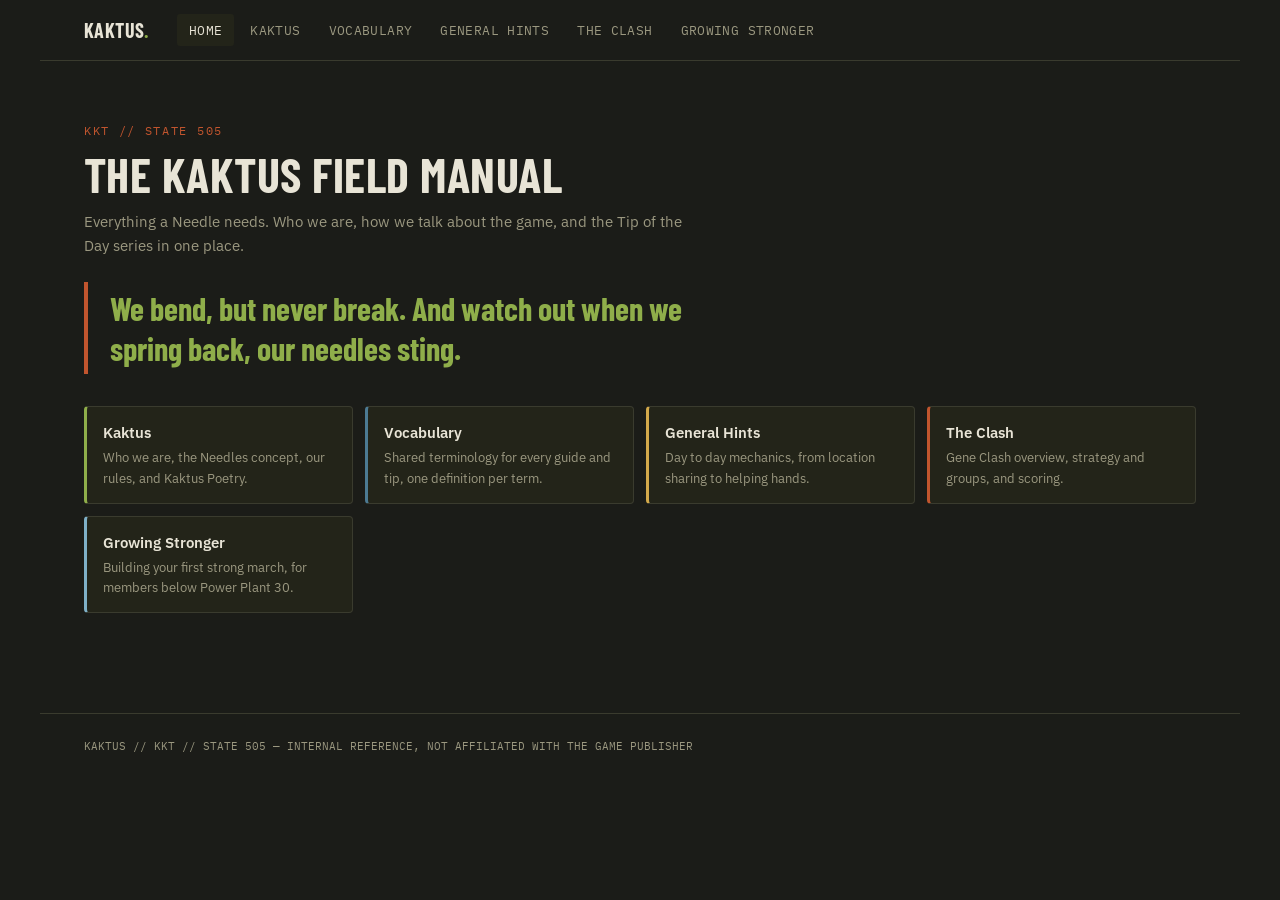
==== index.html @ 068966c0 "Add files via upload" ====
<!DOCTYPE html>
<html lang="en">
<head>
<meta charset="UTF-8">
<meta name="viewport" content="width=device-width, initial-scale=1.0">
<title>Kaktus // KKT State 505</title>
<link rel="preconnect" href="https://fonts.googleapis.com">
<link href="https://fonts.googleapis.com/css2?family=Barlow+Condensed:wght@600;700&family=IBM+Plex+Sans:wght@400;500;600&family=IBM+Plex+Mono:wght@500;600&display=swap" rel="stylesheet">
<link rel="stylesheet" href="style.css">
</head>
<body>

<div class="topnav">
  <div class="brand">KAKTUS<span>.</span></div>
  <a href="index.html" class="active">Home</a>
  <a href="kaktus.html">Kaktus</a>
  <a href="vocabulary.html">Vocabulary</a>
  <a href="general.html">General Hints</a>
  <a href="clash.html">The Clash</a>
  <a href="stronger.html">Growing Stronger</a>
</div>

<main style="max-width:1200px;margin:0 auto;padding:60px 44px 100px;">
  <div class="hero-eyebrow">KKT // State 505</div>
  <h1 class="hero-title">The Kaktus Field Manual</h1>
  <p class="hero-desc">Everything a Needle needs. Who we are, how we talk about the game, and the Tip of the Day series in one place.</p>

  <div class="pullquote">We bend, but never break. And watch out when we spring back, our needles sting.</div>

  <div class="card-grid" style="margin-top:32px;">
    <a href="kaktus.html" style="text-decoration:none;">
      <div class="card">
        <div class="card-term">Kaktus</div>
        <div class="card-def">Who we are, the Needles concept, our rules, and Kaktus Poetry.</div>
      </div>
    </a>
    <a href="vocabulary.html" style="text-decoration:none;">
      <div class="card tag-blue">
        <div class="card-term">Vocabulary</div>
        <div class="card-def">Shared terminology for every guide and tip, one definition per term.</div>
      </div>
    </a>
    <a href="general.html" style="text-decoration:none;">
      <div class="card tag-yellow">
        <div class="card-term">General Hints</div>
        <div class="card-def">Day to day mechanics, from location sharing to helping hands.</div>
      </div>
    </a>
    <a href="clash.html" style="text-decoration:none;">
      <div class="card tag-rust">
        <div class="card-term">The Clash</div>
        <div class="card-def">Gene Clash overview, strategy and groups, and scoring.</div>
      </div>
    </a>
    <a href="stronger.html" style="text-decoration:none;">
      <div class="card tag-lightblue">
        <div class="card-term">Growing Stronger</div>
        <div class="card-def">Building your first strong march, for members below Power Plant 30.</div>
      </div>
    </a>
  </div>
</main>

<footer>
  KAKTUS // KKT // STATE 505 — INTERNAL REFERENCE, NOT AFFILIATED WITH THE GAME PUBLISHER
</footer>

</body>
</html>
---- style.css ----
:root {
  --bg: #1B1C18;
  --surface: #232419;
  --surface-raised: #2B2C20;
  --border: #3A3B2E;
  --text: #E8E4D6;
  --text-muted: #9B9880;
  --green: #8FAE4A;
  --rust: #C1552E;
  --blue: #4C7A93;
  --lightblue: #7FB0C7;
  --yellow: #D3A94B;
  --font-display: 'Barlow Condensed', sans-serif;
  --font-body: 'IBM Plex Sans', sans-serif;
  --font-mono: 'IBM Plex Mono', monospace;
}

* { box-sizing: border-box; }
html { scroll-behavior: smooth; }

body {
  margin: 0;
  background: var(--bg);
  color: var(--text);
  font-family: var(--font-body);
  line-height: 1.6;
}

a { color: inherit; }

/* Top nav */
.topnav {
  display: flex;
  align-items: center;
  gap: 4px;
  padding: 14px 44px;
  border-bottom: 1px solid var(--border);
  max-width: 1200px;
  margin: 0 auto;
  flex-wrap: wrap;
}

.topnav .brand {
  font-family: var(--font-display);
  font-weight: 700;
  text-transform: uppercase;
  font-size: 20px;
  letter-spacing: 0.02em;
  margin-right: 24px;
}

.topnav .brand span { color: var(--green); }

.topnav a {
  font-family: var(--font-mono);
  font-size: 12.5px;
  text-decoration: none;
  color: var(--text-muted);
  padding: 6px 12px;
  border-radius: 3px;
  letter-spacing: 0.03em;
  text-transform: uppercase;
}

.topnav a:hover, .topnav a.active {
  color: var(--text);
  background: var(--surface);
}

/* Layout */
.shell {
  display: grid;
  grid-template-columns: 240px 1fr;
  max-width: 1200px;
  margin: 0 auto;
}

@media (max-width: 860px) { .shell { grid-template-columns: 1fr; } }

.sidebar {
  position: sticky;
  top: 0;
  align-self: start;
  height: calc(100vh - 57px);
  overflow-y: auto;
  padding: 28px 20px;
  border-right: 1px solid var(--border);
}

@media (max-width: 860px) {
  .sidebar { position: static; height: auto; border-right: none; border-bottom: 1px solid var(--border); }
}

.sidebar-label {
  font-family: var(--font-mono);
  font-size: 11px;
  letter-spacing: 0.12em;
  color: var(--green);
  text-transform: uppercase;
  margin-bottom: 14px;
}

nav.toc { display: flex; flex-direction: column; gap: 2px; }

nav.toc a {
  display: block;
  text-decoration: none;
  color: var(--text-muted);
  font-size: 13.5px;
  padding: 7px 10px;
  border-radius: 3px;
  border-left: 2px solid transparent;
}

nav.toc a:hover {
  color: var(--text);
  background: var(--surface);
  border-left-color: var(--green);
}

nav.toc .toc-tag {
  font-family: var(--font-mono);
  font-size: 10px;
  color: var(--text-muted);
  opacity: 0.7;
  margin-right: 6px;
}

main { padding: 40px 44px 100px; min-width: 0; }
@media (max-width: 600px) { main { padding: 28px 20px 80px; } }

.hero { padding-bottom: 32px; margin-bottom: 40px; border-bottom: 1px solid var(--border); }

.hero-eyebrow {
  font-family: var(--font-mono);
  font-size: 12px;
  letter-spacing: 0.14em;
  text-transform: uppercase;
  color: var(--rust);
  margin-bottom: 10px;
}

h1.hero-title {
  font-family: var(--font-display);
  font-weight: 700;
  text-transform: uppercase;
  font-size: clamp(30px, 5.5vw, 48px);
  letter-spacing: 0.01em;
  margin: 0 0 12px;
  line-height: 1;
}

.hero-desc { color: var(--text-muted); font-size: 15px; max-width: 600px; margin: 0; }

section.entry { margin-bottom: 52px; scroll-margin-top: 24px; }

.entry-head { display: flex; align-items: baseline; gap: 14px; margin-bottom: 10px; }

.entry-code {
  font-family: var(--font-mono);
  font-size: 12px;
  color: var(--bg);
  background: var(--green);
  padding: 2px 8px;
  border-radius: 2px;
  font-weight: 600;
}

h2.entry-title {
  font-family: var(--font-display);
  font-weight: 700;
  text-transform: uppercase;
  font-size: 24px;
  margin: 0;
}

.entry-note { color: var(--text-muted); font-size: 13.5px; margin: 0 0 16px; }

.badge {
  font-family: var(--font-mono);
  font-size: 10px;
  letter-spacing: 0.06em;
  text-transform: uppercase;
  padding: 2px 8px;
  border-radius: 10px;
  border: 1px solid var(--border);
  color: var(--text-muted);
}

.badge.final { color: var(--green); border-color: var(--green); }
.badge.pending { color: var(--text-muted); }
.badge.awaiting { color: var(--yellow); border-color: var(--yellow); }

.card-grid { display: grid; grid-template-columns: repeat(auto-fill, minmax(230px, 1fr)); gap: 12px; }

.card {
  background: var(--surface);
  border: 1px solid var(--border);
  border-left: 3px solid var(--green);
  border-radius: 4px;
  padding: 14px 16px;
}

.card.tag-blue { border-left-color: var(--blue); }
.card.tag-lightblue { border-left-color: var(--lightblue); }
.card.tag-yellow { border-left-color: var(--yellow); }
.card.tag-rust { border-left-color: var(--rust); }

.card-term { font-weight: 600; font-size: 14.5px; margin-bottom: 4px; }
.card-def { color: var(--text-muted); font-size: 13px; line-height: 1.55; }
.card-def strong { color: var(--text); font-weight: 500; }

.datatable { width: 100%; border-collapse: collapse; font-size: 13.5px; margin-top: 6px; }
.datatable th, .datatable td { text-align: left; padding: 9px 12px; border-bottom: 1px solid var(--border); }
.datatable th {
  font-family: var(--font-mono);
  font-size: 11px;
  letter-spacing: 0.06em;
  text-transform: uppercase;
  color: var(--text-muted);
  font-weight: 500;
}
.datatable td.num { font-family: var(--font-mono); color: var(--green); }

.rule-list { list-style: none; margin: 0; padding: 0; display: flex; flex-direction: column; gap: 10px; }
.rule-list li { padding-left: 18px; position: relative; font-size: 14px; color: var(--text-muted); }
.rule-list li::before { content: "—"; position: absolute; left: 0; color: var(--green); }
.rule-list strong { color: var(--text); font-weight: 500; }

.callout {
  background: var(--surface-raised);
  border: 1px dashed var(--rust);
  border-radius: 4px;
  padding: 16px 18px;
  font-size: 13.5px;
  color: var(--text-muted);
}
.callout.soft { border-style: solid; border-color: var(--border); }
.callout-label {
  font-family: var(--font-mono);
  font-size: 11px;
  letter-spacing: 0.08em;
  text-transform: uppercase;
  color: var(--rust);
  margin-bottom: 8px;
  display: block;
}
.callout.soft .callout-label { color: var(--text-muted); }

.prose p { color: var(--text); font-size: 14.5px; margin: 0 0 12px; max-width: 680px; }
.prose p.muted { color: var(--text-muted); }

.pullquote {
  font-family: var(--font-display);
  font-weight: 700;
  font-size: clamp(22px, 3.5vw, 32px);
  line-height: 1.25;
  color: var(--green);
  border-left: 4px solid var(--rust);
  padding: 6px 0 6px 22px;
  margin: 24px 0 32px;
  text-transform: none;
  max-width: 640px;
}

.numlist { counter-reset: rule; list-style: none; margin: 0; padding: 0; display: flex; flex-direction: column; gap: 12px; }
.numlist li {
  counter-increment: rule;
  padding-left: 34px;
  position: relative;
  font-size: 14.5px;
  color: var(--text);
}
.numlist li::before {
  content: "0" counter(rule);
  position: absolute;
  left: 0;
  font-family: var(--font-mono);
  font-size: 12px;
  color: var(--rust);
  font-weight: 600;
}

footer {
  max-width: 1200px;
  margin: 0 auto;
  padding: 24px 44px 40px;
  font-family: var(--font-mono);
  font-size: 11px;
  color: var(--text-muted);
  border-top: 1px solid var(--border);
}
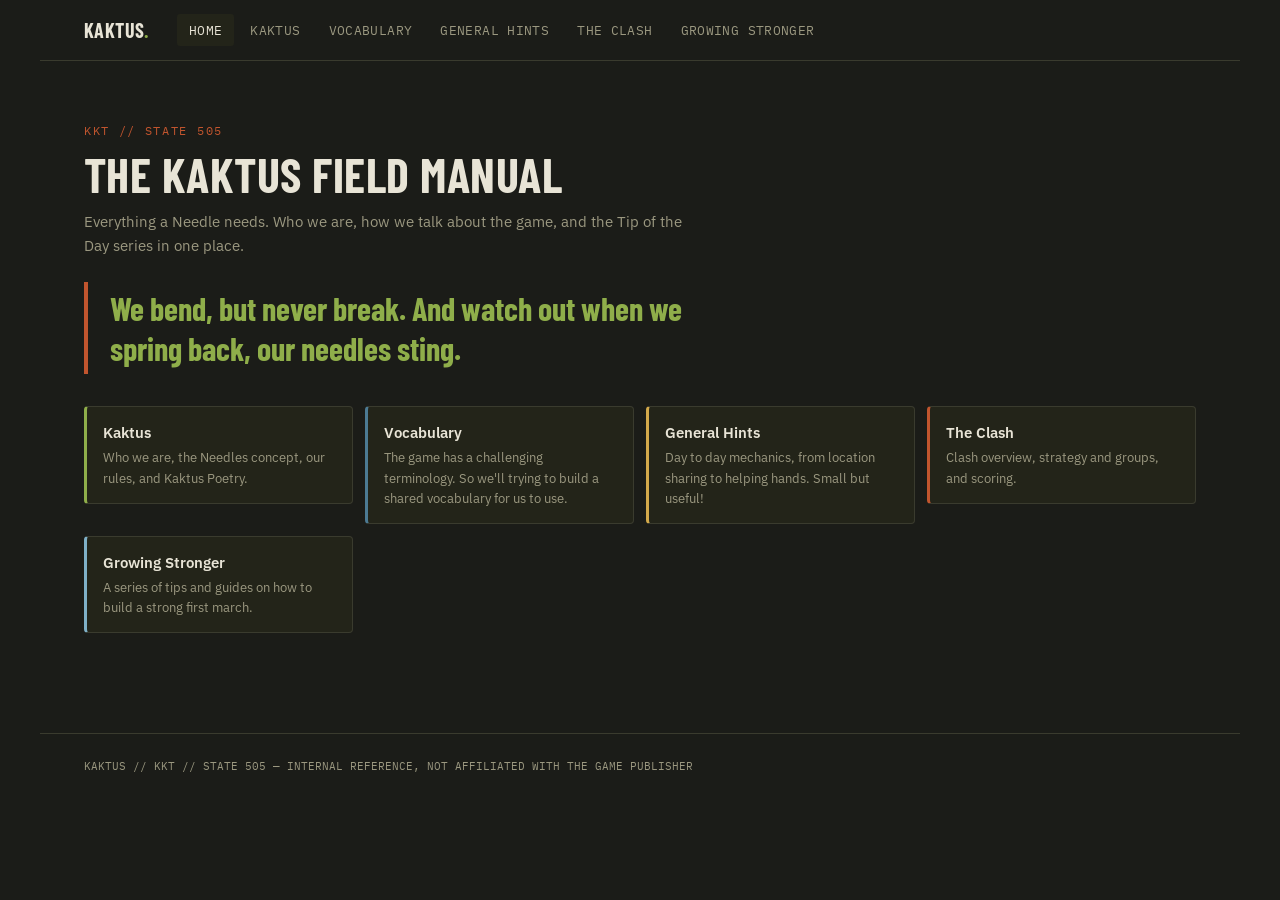
==== commit d1c35ce1: "Update index.html" ====
--- a/index.html
+++ b/index.html
@@ -3,6 +3,7 @@
 <head>
 <meta charset="UTF-8">
 <meta name="viewport" content="width=device-width, initial-scale=1.0">
+<meta name="robots" content="noindex, nofollow">
 <title>Kaktus // KKT State 505</title>
 <link rel="preconnect" href="https://fonts.googleapis.com">
 <link href="https://fonts.googleapis.com/css2?family=Barlow+Condensed:wght@600;700&family=IBM+Plex+Sans:wght@400;500;600&family=IBM+Plex+Mono:wght@500;600&display=swap" rel="stylesheet">
@@ -37,25 +38,25 @@
     <a href="vocabulary.html" style="text-decoration:none;">
       <div class="card tag-blue">
         <div class="card-term">Vocabulary</div>
-        <div class="card-def">Shared terminology for every guide and tip, one definition per term.</div>
+        <div class="card-def">The game has a challenging terminology. So we'll trying to build a shared vocabulary for us to use.</div>
       </div>
     </a>
     <a href="general.html" style="text-decoration:none;">
       <div class="card tag-yellow">
         <div class="card-term">General Hints</div>
-        <div class="card-def">Day to day mechanics, from location sharing to helping hands.</div>
+        <div class="card-def">Day to day mechanics, from location sharing to helping hands. Small but useful!</div>
       </div>
     </a>
     <a href="clash.html" style="text-decoration:none;">
       <div class="card tag-rust">
         <div class="card-term">The Clash</div>
-        <div class="card-def">Gene Clash overview, strategy and groups, and scoring.</div>
+        <div class="card-def">Clash overview, strategy and groups, and scoring.</div>
       </div>
     </a>
     <a href="stronger.html" style="text-decoration:none;">
       <div class="card tag-lightblue">
         <div class="card-term">Growing Stronger</div>
-        <div class="card-def">Building your first strong march, for members below Power Plant 30.</div>
+        <div class="card-def">A series of tips and guides on how to build a strong first march.</div>
       </div>
     </a>
   </div>
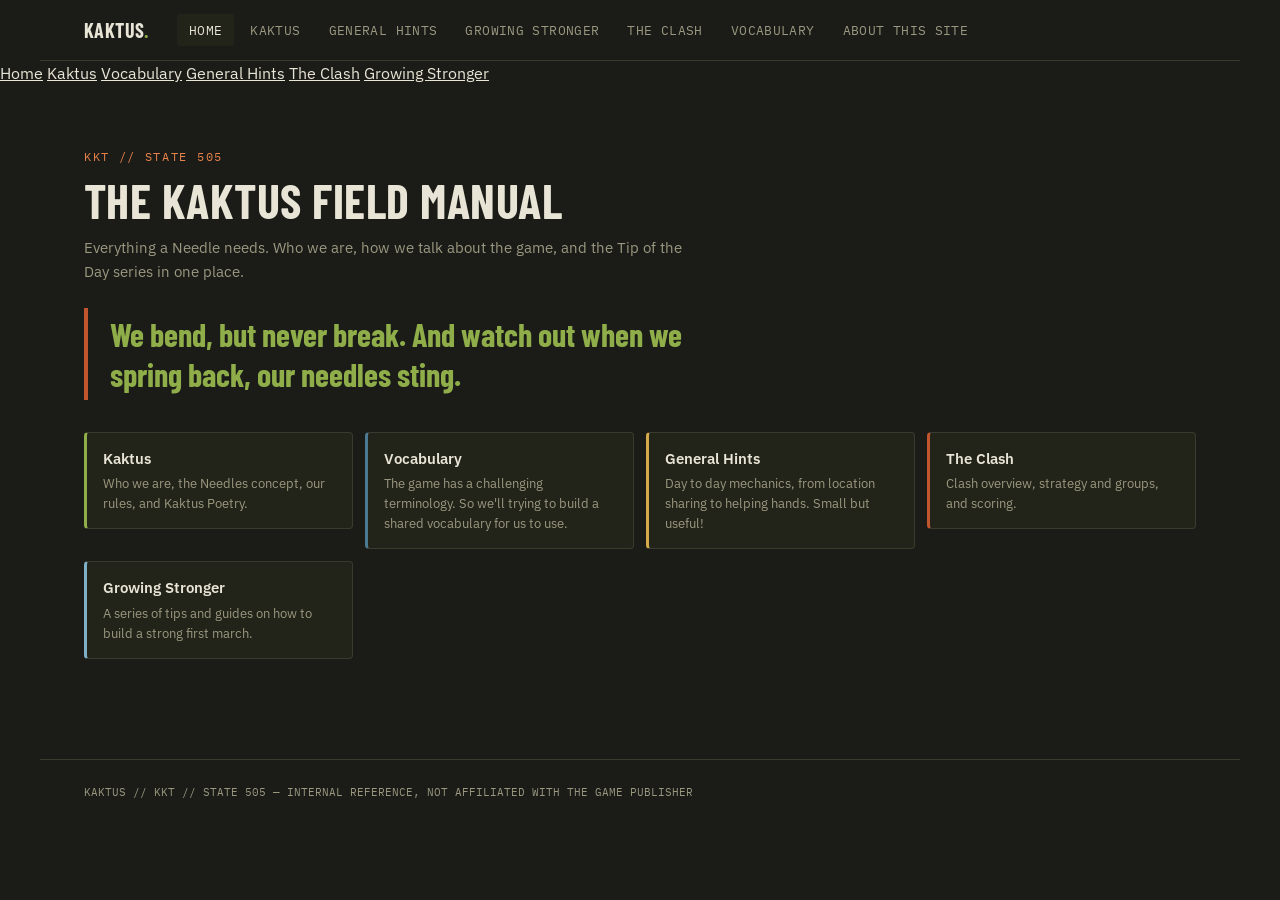
==== commit e59d1a14: "Add files via upload" ====
--- a/index.html
+++ b/index.html
@@ -13,6 +13,14 @@
 
 <div class="topnav">
   <div class="brand">KAKTUS<span>.</span></div>
+  <a href="index.html" class="active">Home</a>
+  <a href="kaktus.html">Kaktus</a>
+  <a href="general.html">General Hints</a>
+  <a href="stronger.html">Growing Stronger</a>
+  <a href="clash.html">The Clash</a>
+  <a href="vocabulary.html">Vocabulary</a>
+  <a href="about.html">About this site</a>
+</div>
   <a href="index.html" class="active">Home</a>
   <a href="kaktus.html">Kaktus</a>
   <a href="vocabulary.html">Vocabulary</a>
--- a/style.css
+++ b/style.css
@@ -7,6 +7,7 @@
   --text-muted: #9B9880;
   --green: #8FAE4A;
   --rust: #C1552E;
+  --amber: #E8824A;
   --blue: #4C7A93;
   --lightblue: #7FB0C7;
   --yellow: #D3A94B;
@@ -136,7 +137,7 @@
   font-size: 12px;
   letter-spacing: 0.14em;
   text-transform: uppercase;
-  color: var(--rust);
+  color: var(--amber);
   margin-bottom: 10px;
 }
 
@@ -233,7 +234,7 @@
   border-radius: 4px;
   padding: 16px 18px;
   font-size: 13.5px;
-  color: var(--text-muted);
+  color: var(--text);
 }
 .callout.soft { border-style: solid; border-color: var(--border); }
 .callout-label {
@@ -241,7 +242,7 @@
   font-size: 11px;
   letter-spacing: 0.08em;
   text-transform: uppercase;
-  color: var(--rust);
+  color: var(--amber);
   margin-bottom: 8px;
   display: block;
 }
@@ -277,7 +278,7 @@
   left: 0;
   font-family: var(--font-mono);
   font-size: 12px;
-  color: var(--rust);
+  color: var(--amber);
   font-weight: 600;
 }
 
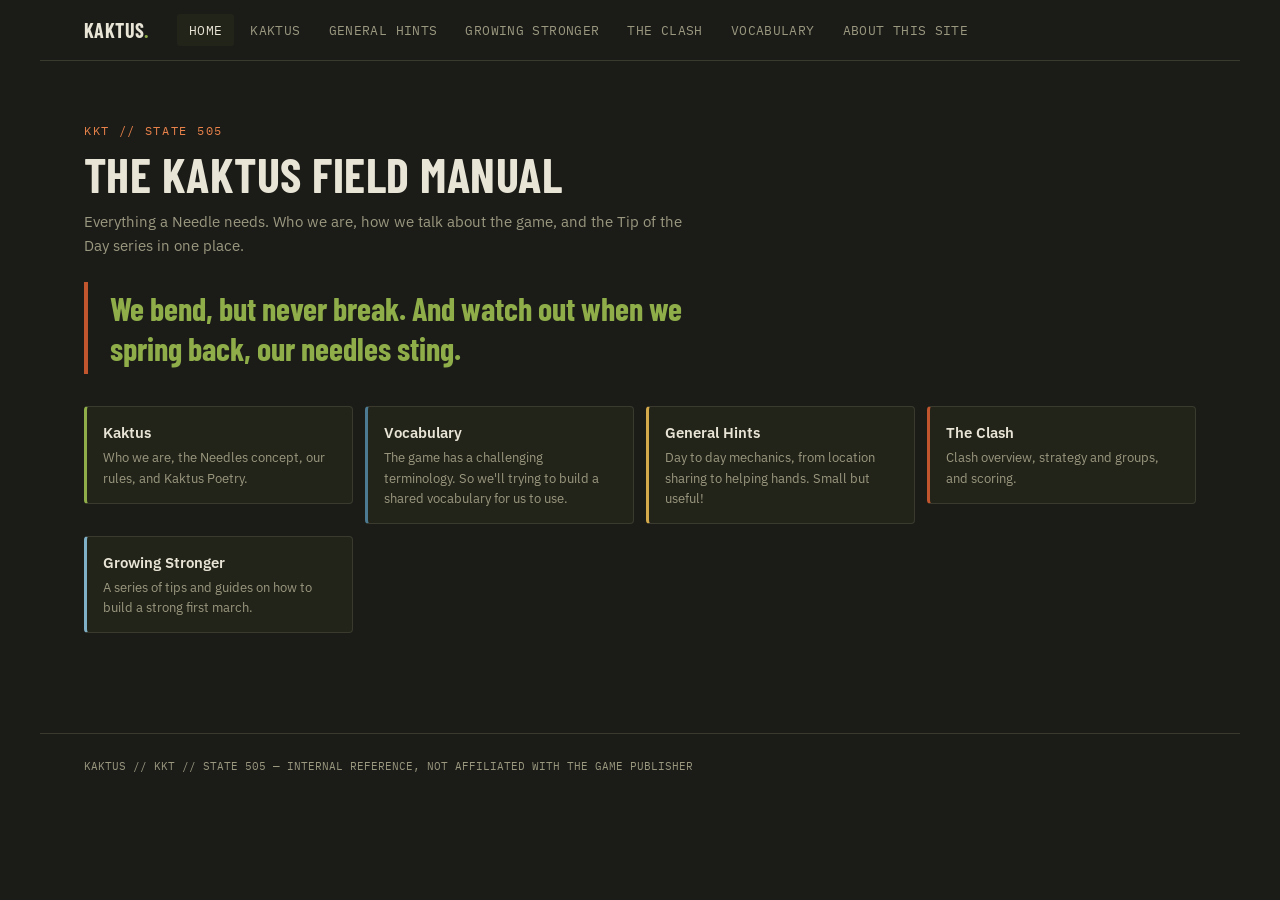
==== commit d2bebc3a: "Add files via upload" ====
--- a/index.html
+++ b/index.html
@@ -21,14 +21,6 @@
   <a href="vocabulary.html">Vocabulary</a>
   <a href="about.html">About this site</a>
 </div>
-  <a href="index.html" class="active">Home</a>
-  <a href="kaktus.html">Kaktus</a>
-  <a href="vocabulary.html">Vocabulary</a>
-  <a href="general.html">General Hints</a>
-  <a href="clash.html">The Clash</a>
-  <a href="stronger.html">Growing Stronger</a>
-</div>
-
 <main style="max-width:1200px;margin:0 auto;padding:60px 44px 100px;">
   <div class="hero-eyebrow">KKT // State 505</div>
   <h1 class="hero-title">The Kaktus Field Manual</h1>
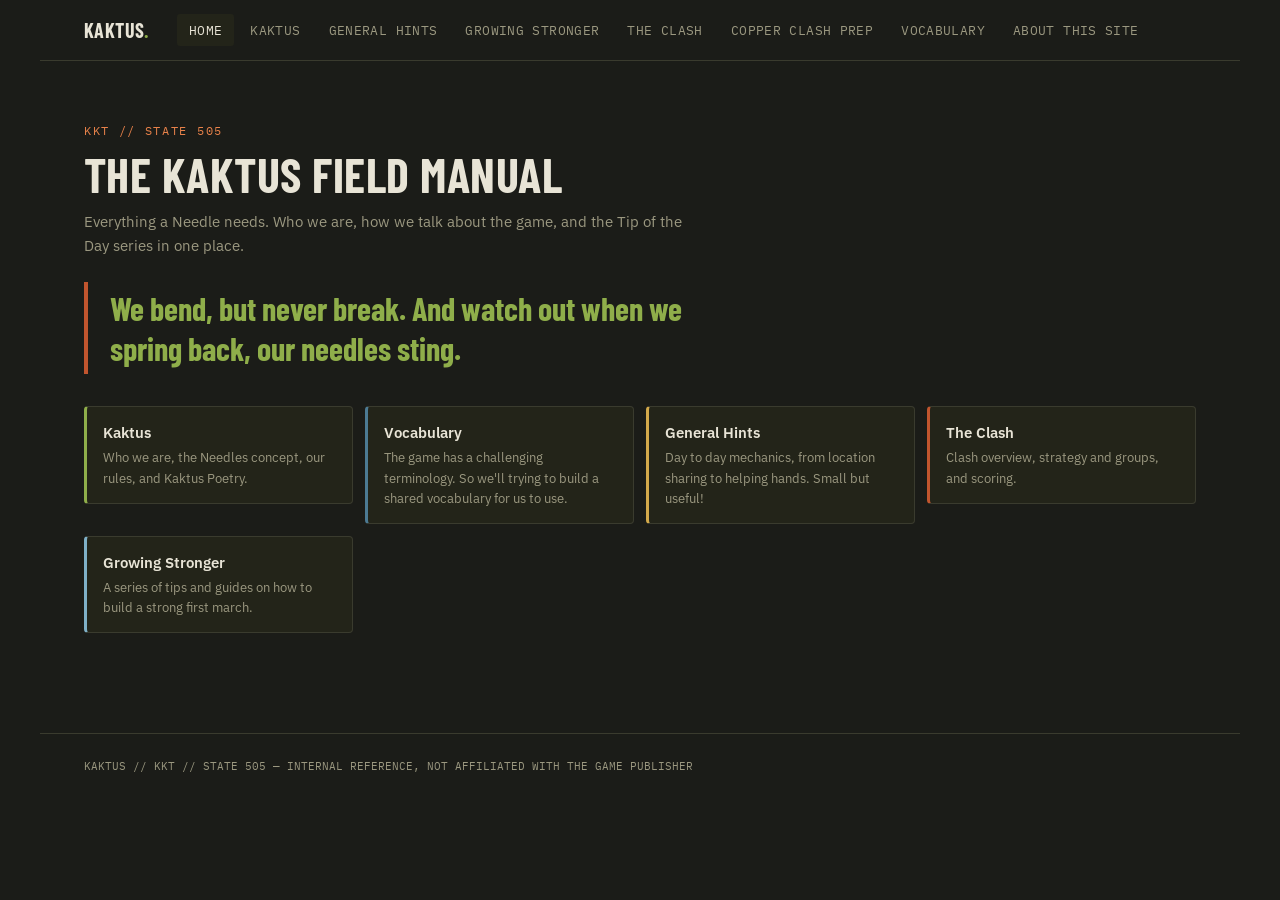
==== commit 0b8d9347: "Add files via upload" ====
--- a/index.html
+++ b/index.html
@@ -18,6 +18,7 @@
   <a href="general.html">General Hints</a>
   <a href="stronger.html">Growing Stronger</a>
   <a href="clash.html">The Clash</a>
+  <a href="copperclash.html">Copper Clash Prep</a>
   <a href="vocabulary.html">Vocabulary</a>
   <a href="about.html">About this site</a>
 </div>
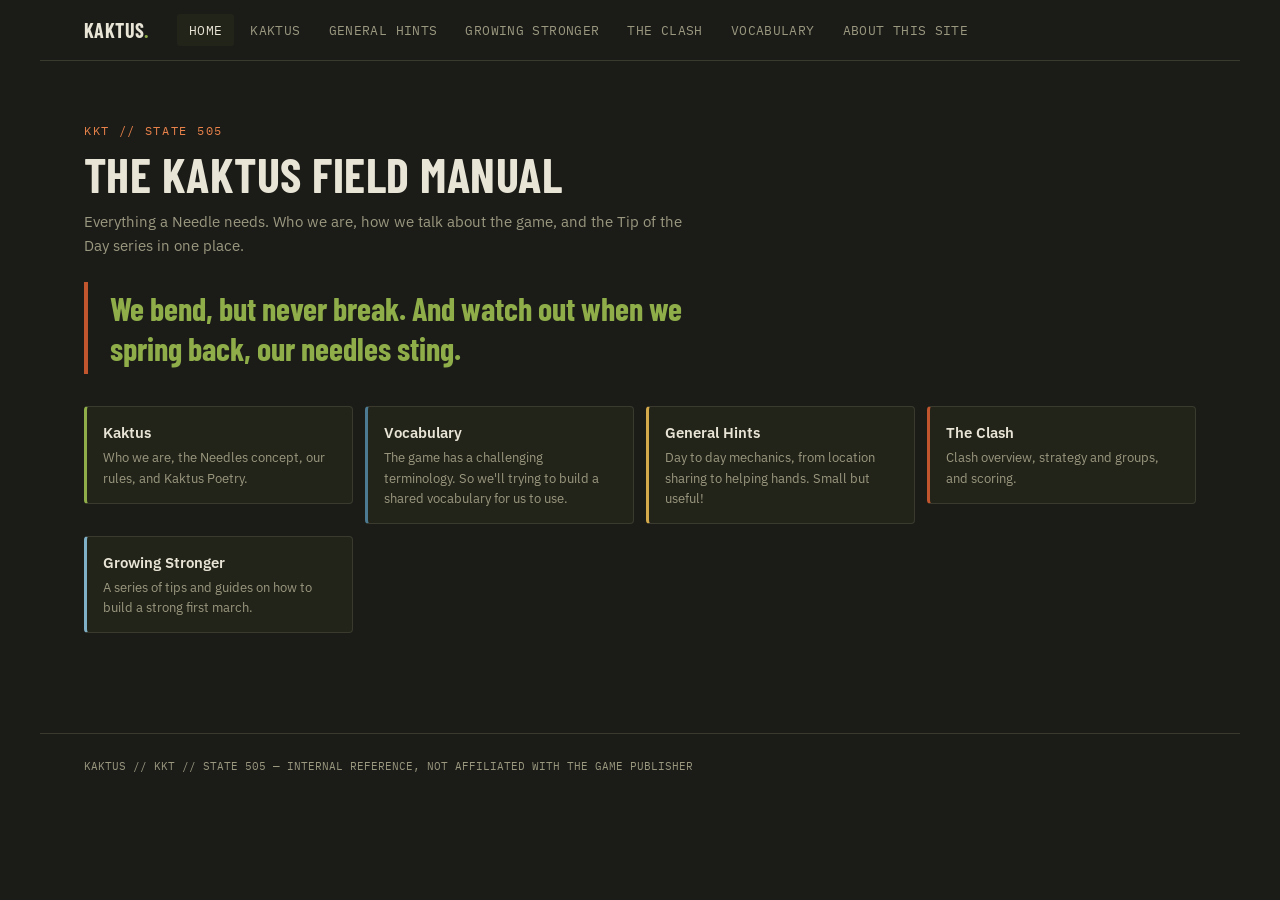
==== commit cd96dad4: "Add files via upload" ====
--- a/index.html
+++ b/index.html
@@ -18,7 +18,6 @@
   <a href="general.html">General Hints</a>
   <a href="stronger.html">Growing Stronger</a>
   <a href="clash.html">The Clash</a>
-  <a href="copperclash.html">Copper Clash Prep</a>
   <a href="vocabulary.html">Vocabulary</a>
   <a href="about.html">About this site</a>
 </div>
